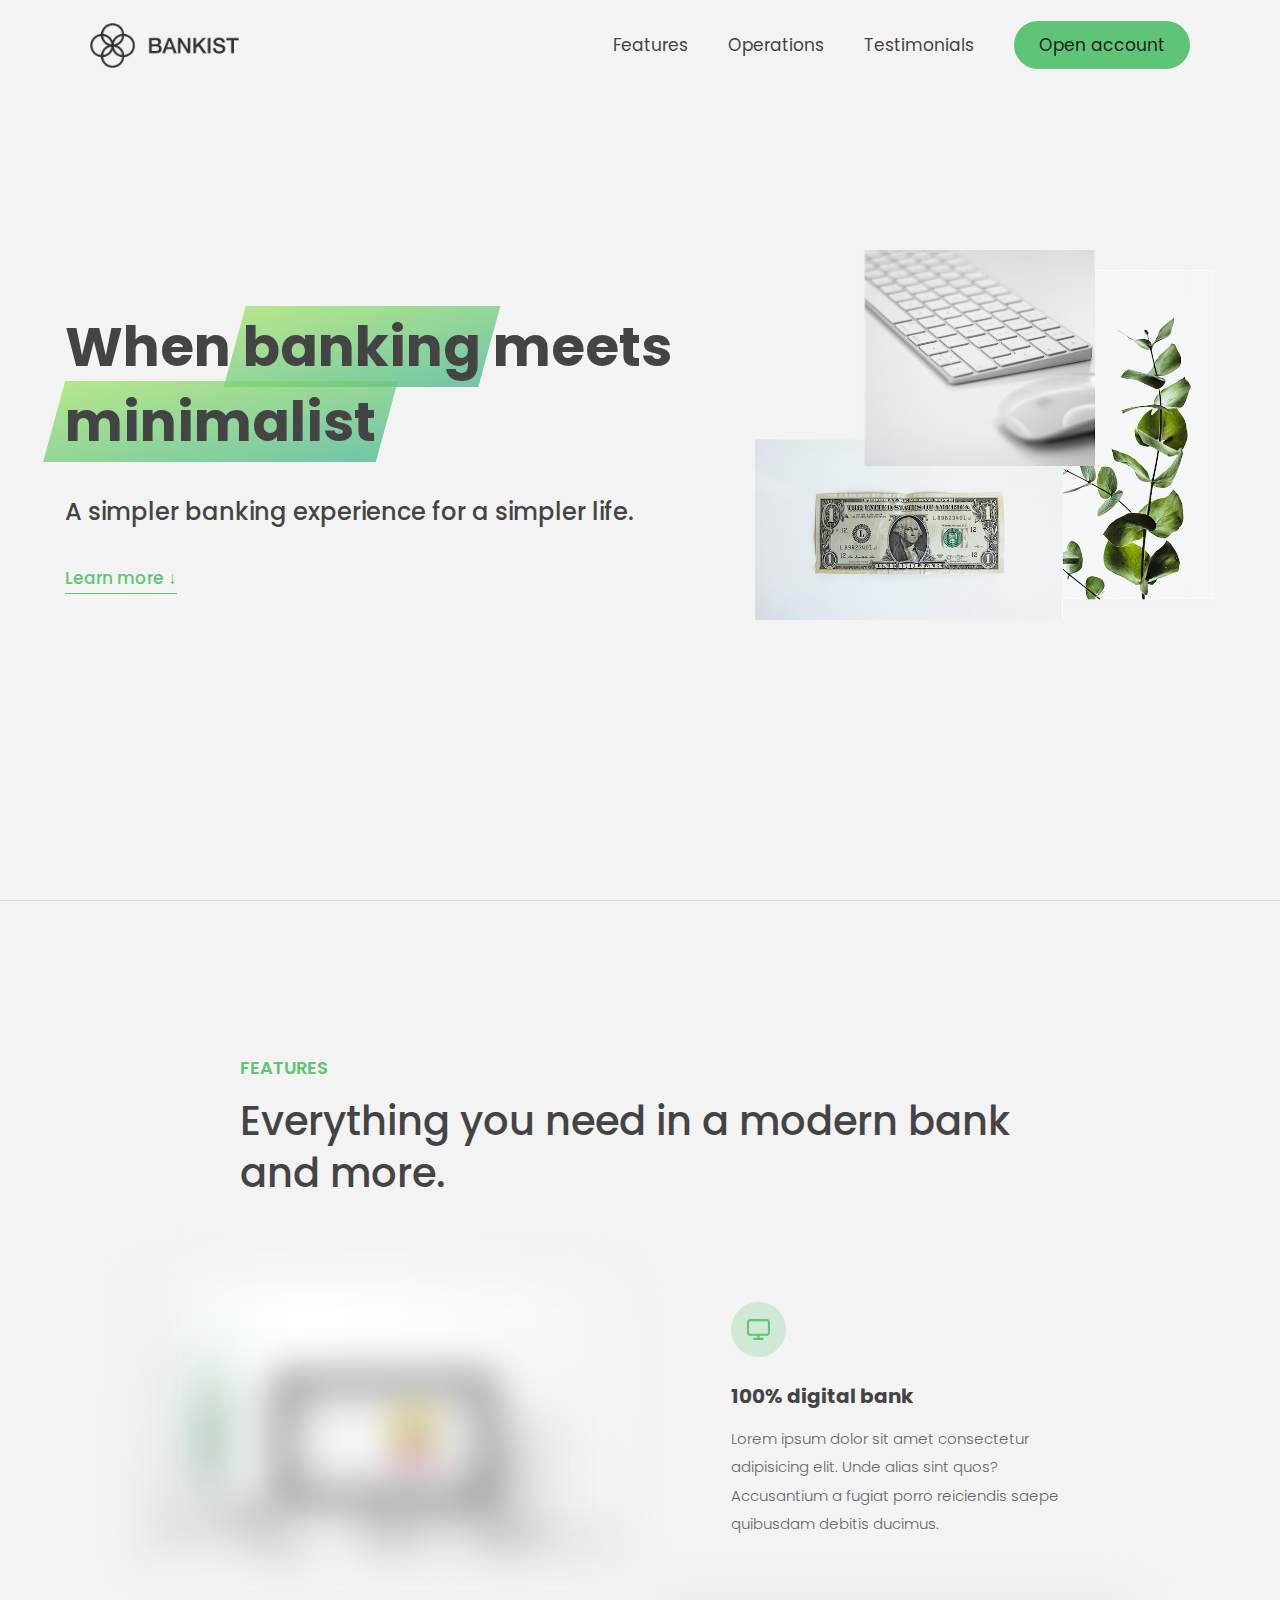
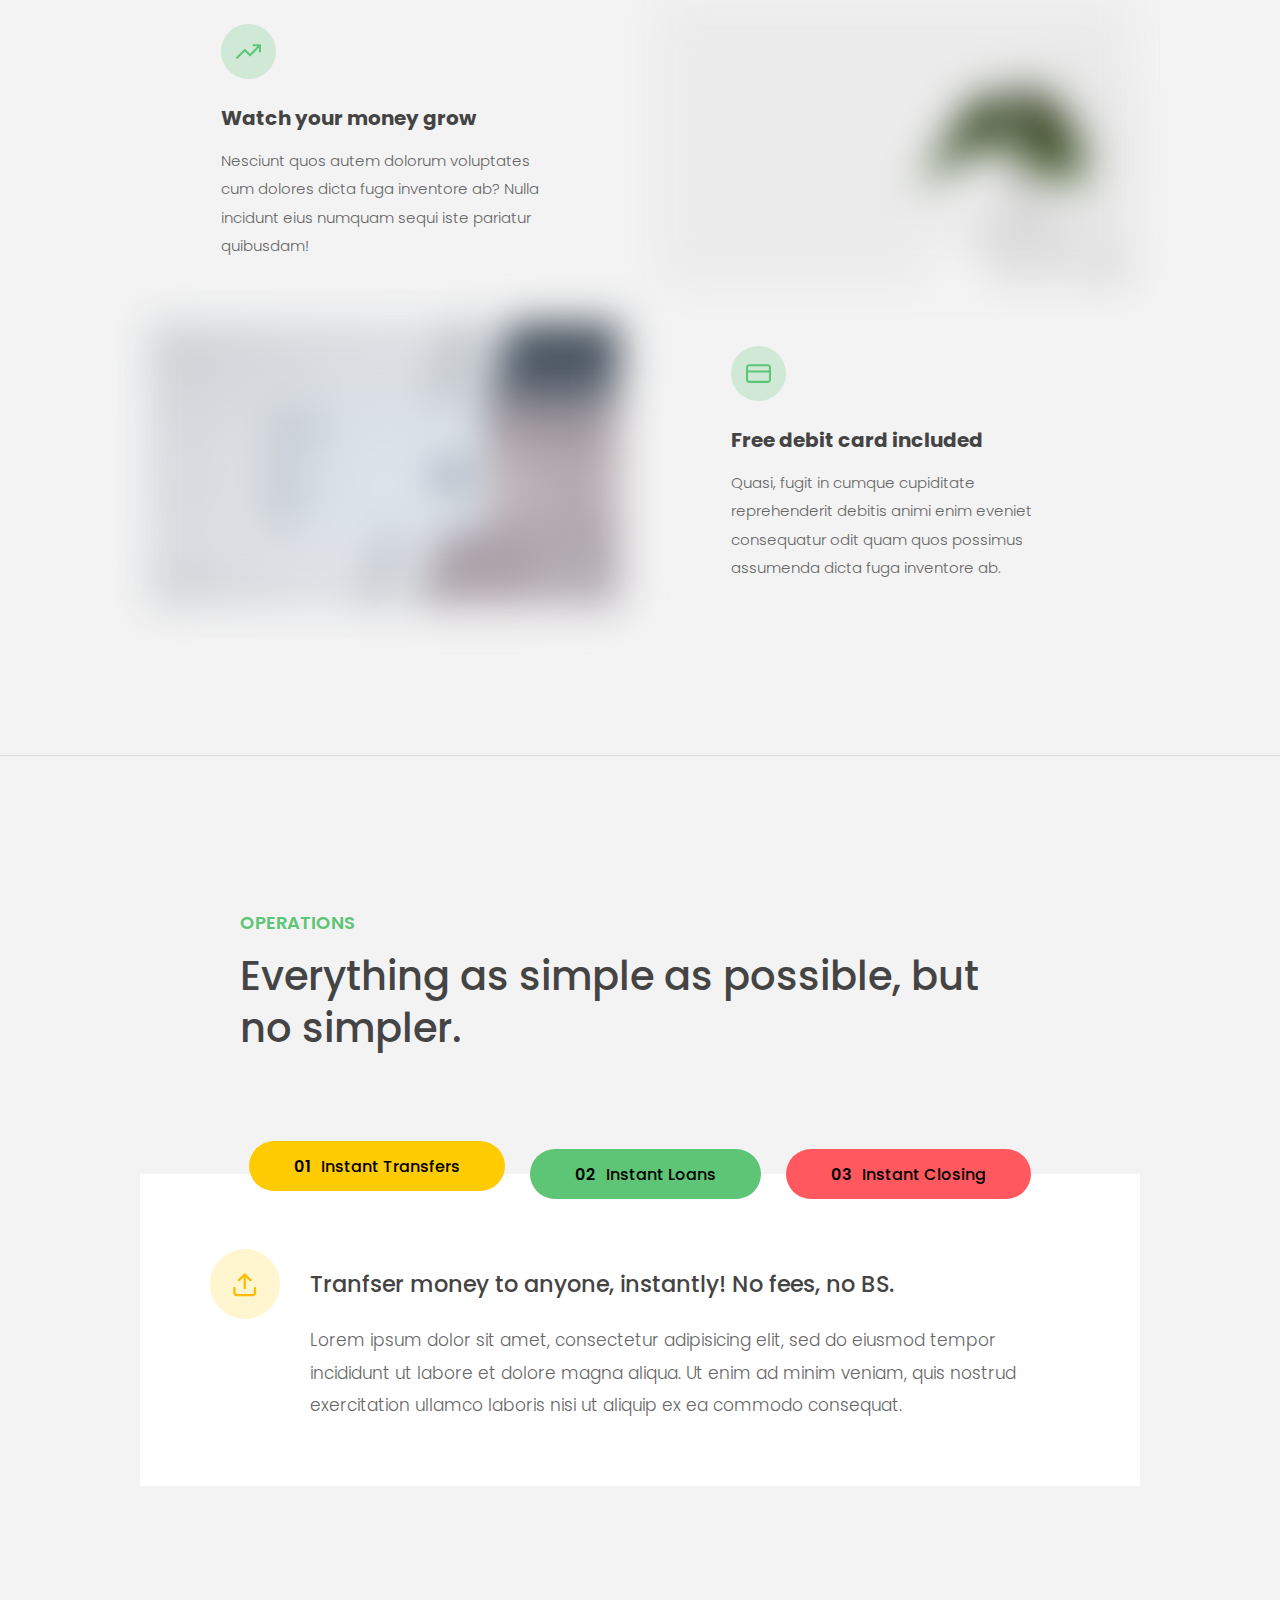
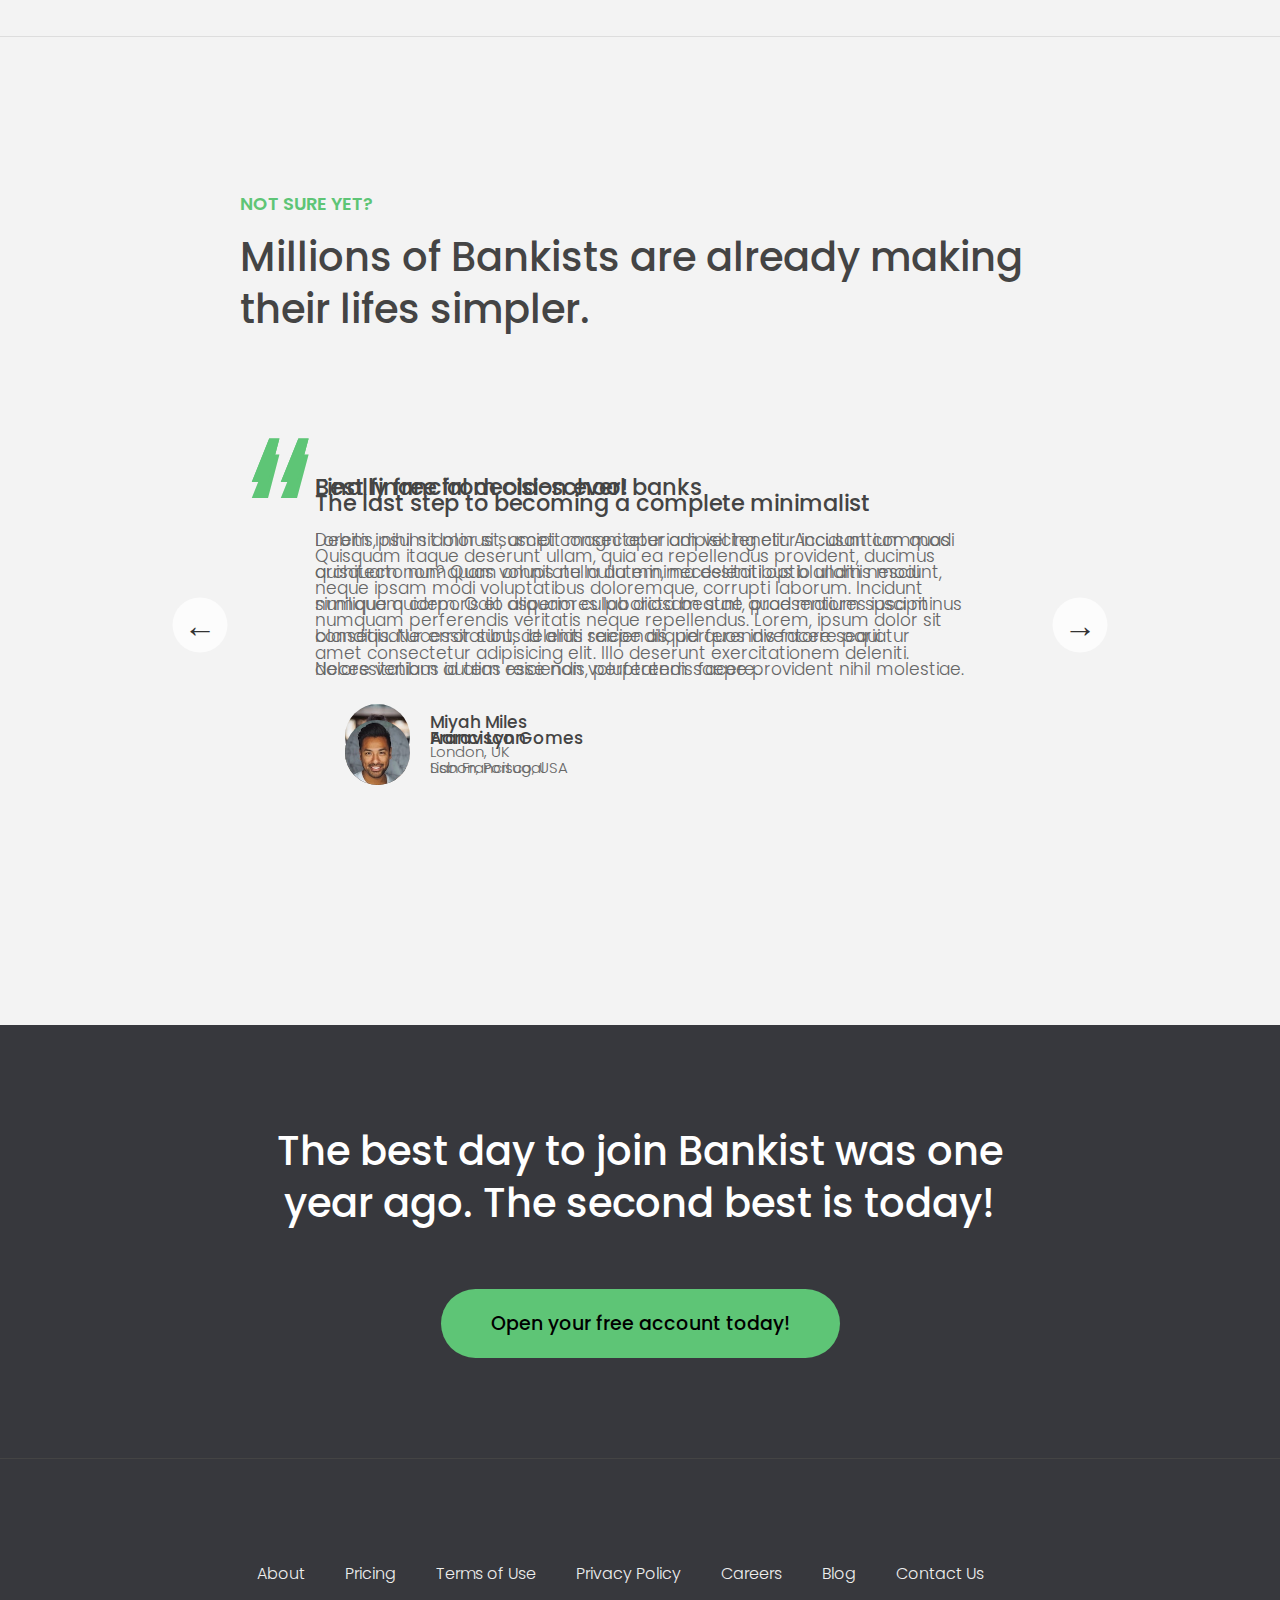
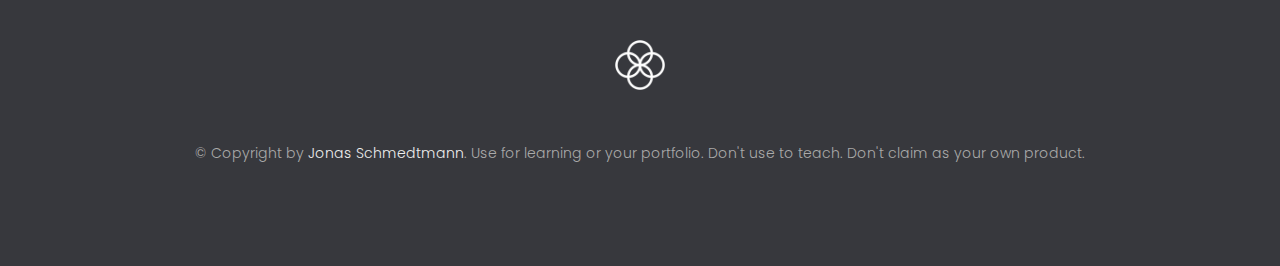
==== Bankist-Landing/index.html @ a6ea9f53 "Bankist-Landing initial commit" ====
<!DOCTYPE html>
<html lang="en">
  <head>
    <meta charset="UTF-8" />
    <meta name="viewport" content="width=device-width, initial-scale=1.0" />
    <meta http-equiv="X-UA-Compatible" content="ie=edge" />
    <title>Bankist | When Banking meets Minimalist</title>
    <link rel="shortcut icon" type="image/png" href="img/favicon.png" />
    <link rel="stylesheet" href="style.css" />
  </head>
  <body>
    <header class="header">
      <nav class="nav">
        <img
          src="img/logo.png"
          alt="Bankist logo"
          class="nav__logo"
          id="logo"
        />
        <ul class="nav__links">
          <li class="nav__item">
            <a class="nav__link" href="#section--1">Features</a>
          </li>
          <li class="nav__item">
            <a class="nav__link" href="#section--2">Operations</a>
          </li>
          <li class="nav__item">
            <a class="nav__link" href="#section--3">Testimonials</a>
          </li>
          <li class="nav__item">
            <a class="nav__link nav__link--btn btn--show-modal" href="#"
              >Open account</a
            >
          </li>
        </ul>
      </nav>

      <div class="header__title">
        <h1>
          When
          <!-- Green highlight effect -->
          <span class="highlight">banking</span>
          meets<br />
          <span class="highlight">minimalist</span>
        </h1>
        <h4>A simpler banking experience for a simpler life.</h4>
        <button class="btn--text btn--scroll-to">Learn more &DownArrow;</button>
        <img
          src="img/hero.png"
          class="header__img"
          alt="Minimalist bank items"
        />
      </div>
    </header>

    <section class="section" id="section--1">
      <div class="section__title">
        <h2 class="section__description">Features</h2>
        <h3 class="section__header">
          Everything you need in a modern bank and more.
        </h3>
      </div>

      <div class="features">
        <img
          src="img/digital-lazy.jpg"
          data-src="img/digital.jpg"
          alt="Computer"
          class="features__img lazy-img"
        />
        <div class="features__feature">
          <div class="features__icon">
            <svg>
              <use xlink:href="img/icons.svg#icon-monitor"></use>
            </svg>
          </div>
          <h5 class="features__header">100% digital bank</h5>
          <p>
            Lorem ipsum dolor sit amet consectetur adipisicing elit. Unde alias
            sint quos? Accusantium a fugiat porro reiciendis saepe quibusdam
            debitis ducimus.
          </p>
        </div>

        <div class="features__feature">
          <div class="features__icon">
            <svg>
              <use xlink:href="img/icons.svg#icon-trending-up"></use>
            </svg>
          </div>
          <h5 class="features__header">Watch your money grow</h5>
          <p>
            Nesciunt quos autem dolorum voluptates cum dolores dicta fuga
            inventore ab? Nulla incidunt eius numquam sequi iste pariatur
            quibusdam!
          </p>
        </div>
        <img
          src="img/grow-lazy.jpg"
          data-src="img/grow.jpg"
          alt="Plant"
          class="features__img lazy-img"
        />

        <img
          src="img/card-lazy.jpg"
          data-src="img/card.jpg"
          alt="Credit card"
          class="features__img lazy-img"
        />
        <div class="features__feature">
          <div class="features__icon">
            <svg>
              <use xlink:href="img/icons.svg#icon-credit-card"></use>
            </svg>
          </div>
          <h5 class="features__header">Free debit card included</h5>
          <p>
            Quasi, fugit in cumque cupiditate reprehenderit debitis animi enim
            eveniet consequatur odit quam quos possimus assumenda dicta fuga
            inventore ab.
          </p>
        </div>
      </div>
    </section>

    <section class="section" id="section--2">
      <div class="section__title">
        <h2 class="section__description">Operations</h2>
        <h3 class="section__header">
          Everything as simple as possible, but no simpler.
        </h3>
      </div>

      <div class="operations">
        <div class="operations__tab-container">
          <button
            class="btn operations__tab operations__tab--1 operations__tab--active"
            data-tab="1"
          >
            <span>01</span>Instant Transfers
          </button>
          <button class="btn operations__tab operations__tab--2" data-tab="2">
            <span>02</span>Instant Loans
          </button>
          <button class="btn operations__tab operations__tab--3" data-tab="3">
            <span>03</span>Instant Closing
          </button>
        </div>
        <div
          class="operations__content operations__content--1 operations__content--active"
        >
          <div class="operations__icon operations__icon--1">
            <svg>
              <use xlink:href="img/icons.svg#icon-upload"></use>
            </svg>
          </div>
          <h5 class="operations__header">
            Tranfser money to anyone, instantly! No fees, no BS.
          </h5>
          <p>
            Lorem ipsum dolor sit amet, consectetur adipisicing elit, sed do
            eiusmod tempor incididunt ut labore et dolore magna aliqua. Ut enim
            ad minim veniam, quis nostrud exercitation ullamco laboris nisi ut
            aliquip ex ea commodo consequat.
          </p>
        </div>

        <div class="operations__content operations__content--2">
          <div class="operations__icon operations__icon--2">
            <svg>
              <use xlink:href="img/icons.svg#icon-home"></use>
            </svg>
          </div>
          <h5 class="operations__header">
            Buy a home or make your dreams come true, with instant loans.
          </h5>
          <p>
            Duis aute irure dolor in reprehenderit in voluptate velit esse
            cillum dolore eu fugiat nulla pariatur. Excepteur sint occaecat
            cupidatat non proident, sunt in culpa qui officia deserunt mollit
            anim id est laborum.
          </p>
        </div>
        <div class="operations__content operations__content--3">
          <div class="operations__icon operations__icon--3">
            <svg>
              <use xlink:href="img/icons.svg#icon-user-x"></use>
            </svg>
          </div>
          <h5 class="operations__header">
            No longer need your account? No problem! Close it instantly.
          </h5>
          <p>
            Excepteur sint occaecat cupidatat non proident, sunt in culpa qui
            officia deserunt mollit anim id est laborum. Ut enim ad minim
            veniam, quis nostrud exercitation ullamco laboris nisi ut aliquip ex
            ea commodo consequat.
          </p>
        </div>
      </div>
    </section>

    <section class="section" id="section--3">
      <div class="section__title section__title--testimonials">
        <h2 class="section__description">Not sure yet?</h2>
        <h3 class="section__header">
          Millions of Bankists are already making their lifes simpler.
        </h3>
      </div>

      <div class="slider">
        <div class="slide slide--1">
          <div class="testimonial">
            <h5 class="testimonial__header">Best financial decision ever!</h5>
            <blockquote class="testimonial__text">
              Lorem ipsum dolor sit, amet consectetur adipisicing elit.
              Accusantium quas quisquam non? Quas voluptate nulla minima
              deleniti optio ullam nesciunt, numquam corporis et asperiores
              laboriosam sunt, praesentium suscipit blanditiis. Necessitatibus
              id alias reiciendis, perferendis facere pariatur dolore veniam
              autem esse non voluptatem saepe provident nihil molestiae.
            </blockquote>
            <address class="testimonial__author">
              <img src="img/user-1.jpg" alt="" class="testimonial__photo" />
              <h6 class="testimonial__name">Aarav Lynn</h6>
              <p class="testimonial__location">San Francisco, USA</p>
            </address>
          </div>
        </div>

        <div class="slide slide--2">
          <div class="testimonial">
            <h5 class="testimonial__header">
              The last step to becoming a complete minimalist
            </h5>
            <blockquote class="testimonial__text">
              Quisquam itaque deserunt ullam, quia ea repellendus provident,
              ducimus neque ipsam modi voluptatibus doloremque, corrupti
              laborum. Incidunt numquam perferendis veritatis neque repellendus.
              Lorem, ipsum dolor sit amet consectetur adipisicing elit. Illo
              deserunt exercitationem deleniti.
            </blockquote>
            <address class="testimonial__author">
              <img src="img/user-2.jpg" alt="" class="testimonial__photo" />
              <h6 class="testimonial__name">Miyah Miles</h6>
              <p class="testimonial__location">London, UK</p>
            </address>
          </div>
        </div>

        <div class="slide slide--3">
          <div class="testimonial">
            <h5 class="testimonial__header">
              Finally free from old-school banks
            </h5>
            <blockquote class="testimonial__text">
              Debitis, nihil sit minus suscipit magni aperiam vel tenetur
              incidunt commodi architecto numquam omnis nulla autem,
              necessitatibus blanditiis modi similique quidem. Odio aliquam
              culpa dicta beatae quod maiores ipsa minus consequatur error sunt,
              deleniti saepe aliquid quos inventore sequi. Necessitatibus id
              alias reiciendis, perferendis facere.
            </blockquote>
            <address class="testimonial__author">
              <img src="img/user-3.jpg" alt="" class="testimonial__photo" />
              <h6 class="testimonial__name">Francisco Gomes</h6>
              <p class="testimonial__location">Lisbon, Portugal</p>
            </address>
          </div>
        </div>

        <!-- <div class="slide"><img src="img/img-1.jpg" alt="Photo 1" /></div>
        <div class="slide"><img src="img/img-2.jpg" alt="Photo 2" /></div>
        <div class="slide"><img src="img/img-3.jpg" alt="Photo 3" /></div>
        <div class="slide"><img src="img/img-4.jpg" alt="Photo 4" /></div> -->
        <button class="slider__btn slider__btn--left">&larr;</button>
        <button class="slider__btn slider__btn--right">&rarr;</button>
        <div class="dots"></div>
      </div>
    </section>

    <section class="section section--sign-up">
      <div class="section__title">
        <h3 class="section__header">
          The best day to join Bankist was one year ago. The second best is
          today!
        </h3>
      </div>
      <button class="btn btn--show-modal">Open your free account today!</button>
    </section>

    <footer class="footer">
      <ul class="footer__nav">
        <li class="footer__item">
          <a class="footer__link" href="#">About</a>
        </li>
        <li class="footer__item">
          <a class="footer__link" href="#">Pricing</a>
        </li>
        <li class="footer__item">
          <a class="footer__link" href="#">Terms of Use</a>
        </li>
        <li class="footer__item">
          <a class="footer__link" href="#">Privacy Policy</a>
        </li>
        <li class="footer__item">
          <a class="footer__link" href="#">Careers</a>
        </li>
        <li class="footer__item">
          <a class="footer__link" href="#">Blog</a>
        </li>
        <li class="footer__item">
          <a class="footer__link" href="#">Contact Us</a>
        </li>
      </ul>
      <img src="img/icon.png" alt="Logo" class="footer__logo" />
      <p class="footer__copyright">
        &copy; Copyright by
        <a
          class="footer__link twitter-link"
          target="_blank"
          href="https://twitter.com/jonasschmedtman"
          >Jonas Schmedtmann</a
        >. Use for learning or your portfolio. Don't use to teach. Don't claim
        as your own product.
      </p>
    </footer>

    <div class="modal hidden">
      <button class="btn--close-modal">&times;</button>
      <h2 class="modal__header">
        Open your bank account <br />
        in just <span class="highlight">5 minutes</span>
      </h2>
      <form class="modal__form">
        <label>First Name</label>
        <input type="text" />
        <label>Last Name</label>
        <input type="text" />
        <label>Email Address</label>
        <input type="email" />
        <button class="btn">Next step &rarr;</button>
      </form>
    </div>
    <div class="overlay hidden"></div>

    <script src="script.js"></script>
  </body>
</html>
---- Bankist-Landing/style.css ----
@import url('https://fonts.googleapis.com/css?family=Poppins:300,400,500,600&display=swap');

:root {
  --color-primary: #5ec576;
  --color-secondary: #ffcb03;
  --color-tertiary: #ff585f;
  --color-primary-darker: #4bbb7d;
  --color-secondary-darker: #ffbb00;
  --color-tertiary-darker: #fd424b;
  --color-primary-opacity: #5ec5763a;
  --color-secondary-opacity: #ffcd0331;
  --color-tertiary-opacity: #ff58602d;
  --gradient-primary: linear-gradient(to top left, #39b385, #9be15d);
  --gradient-secondary: linear-gradient(to top left, #ffb003, #ffcb03);
}

* {
  margin: 0;
  padding: 0;
  box-sizing: inherit;
}

html {
  font-size: 62.5%;
  box-sizing: border-box;
}

body {
  font-family: 'Poppins', sans-serif;
  font-weight: 300;
  color: #444;
  line-height: 1.9;
  background-color: #f3f3f3;
}

/* GENERAL ELEMENTS */
.section {
  padding: 15rem 3rem;
  border-top: 1px solid #ddd;

  transition: transform 1s, opacity 1s;
}

.section--hidden {
  opacity: 0;
  transform: translateY(8rem);
}

.section__title {
  max-width: 80rem;
  margin: 0 auto 8rem auto;
}

.section__description {
  font-size: 1.8rem;
  font-weight: 600;
  text-transform: uppercase;
  color: var(--color-primary);
  margin-bottom: 1rem;
}

.section__header {
  font-size: 4rem;
  line-height: 1.3;
  font-weight: 500;
}

.btn {
  display: inline-block;
  background-color: var(--color-primary);
  font-size: 1.6rem;
  font-family: inherit;
  font-weight: 500;
  border: none;
  padding: 1.25rem 4.5rem;
  border-radius: 10rem;
  cursor: pointer;
  transition: all 0.3s;
}

.btn:hover {
  background-color: var(--color-primary-darker);
}

.btn--text {
  display: inline-block;
  background: none;
  font-size: 1.7rem;
  font-family: inherit;
  font-weight: 500;
  color: var(--color-primary);
  border: none;
  border-bottom: 1px solid currentColor;
  padding-bottom: 2px;
  cursor: pointer;
  transition: all 0.3s;
}

p {
  color: #666;
}

/* This is BAD for accessibility! Don't do in the real world! */
button:focus {
  outline: none;
}

img {
  transition: filter 0.5s;
}

.lazy-img {
  filter: blur(20px);
}

/* NAVIGATION */
.nav {
  display: flex;
  justify-content: space-between;
  align-items: center;
  height: 9rem;
  width: 100%;
  padding: 0 6rem;
  z-index: 100;
}

/* nav and stickly class at the same time */
.nav.sticky {
  position: fixed;
  background-color: rgba(255, 255, 255, 0.95);
}

.nav__logo {
  height: 4.5rem;
  transition: all 0.3s;
}

.nav__links {
  display: flex;
  align-items: center;
  list-style: none;
}

.nav__item {
  margin-left: 4rem;
}

.nav__link:link,
.nav__link:visited {
  font-size: 1.7rem;
  font-weight: 400;
  color: inherit;
  text-decoration: none;
  display: block;
  transition: all 0.3s;
}

.nav__link--btn:link,
.nav__link--btn:visited {
  padding: 0.8rem 2.5rem;
  border-radius: 3rem;
  background-color: var(--color-primary);
  color: #222;
}

.nav__link--btn:hover,
.nav__link--btn:active {
  color: inherit;
  background-color: var(--color-primary-darker);
  color: #333;
}

/* HEADER */
.header {
  padding: 0 3rem;
  height: 100vh;
  display: flex;
  flex-direction: column;
  align-items: center;
}

.header__title {
  flex: 1;

  max-width: 115rem;
  display: grid;
  grid-template-columns: 3fr 2fr;
  row-gap: 3rem;
  align-content: center;
  justify-content: center;

  align-items: start;
  justify-items: start;
}

h1 {
  font-size: 5.5rem;
  line-height: 1.35;
}

h4 {
  font-size: 2.4rem;
  font-weight: 500;
}

.header__img {
  width: 100%;
  grid-column: 2 / 3;
  grid-row: 1 / span 4;
  transform: translateY(-6rem);
}

.highlight {
  position: relative;
}

.highlight::after {
  display: block;
  content: '';
  position: absolute;
  bottom: 0;
  left: 0;
  height: 100%;
  width: 100%;
  z-index: -1;
  opacity: 0.7;
  transform: scale(1.07, 1.05) skewX(-15deg);
  background-image: var(--gradient-primary);
}

/* FEATURES */
.features {
  display: grid;
  grid-template-columns: 1fr 1fr;
  gap: 4rem;
  margin: 0 12rem;
}

.features__img {
  width: 100%;
}

.features__feature {
  align-self: center;
  justify-self: center;
  width: 70%;
  font-size: 1.5rem;
}

.features__icon {
  display: flex;
  align-items: center;
  justify-content: center;
  background-color: var(--color-primary-opacity);
  height: 5.5rem;
  width: 5.5rem;
  border-radius: 50%;
  margin-bottom: 2rem;
}

.features__icon svg {
  height: 2.5rem;
  width: 2.5rem;
  fill: var(--color-primary);
}

.features__header {
  font-size: 2rem;
  margin-bottom: 1rem;
}

/* OPERATIONS */
.operations {
  max-width: 100rem;
  margin: 12rem auto 0 auto;

  background-color: #fff;
}

.operations__tab-container {
  display: flex;
  justify-content: center;
}

.operations__tab {
  margin-right: 2.5rem;
  transform: translateY(-50%);
}

.operations__tab span {
  margin-right: 1rem;
  font-weight: 600;
  display: inline-block;
}

.operations__tab--1 {
  background-color: var(--color-secondary);
}

.operations__tab--1:hover {
  background-color: var(--color-secondary-darker);
}

.operations__tab--3 {
  background-color: var(--color-tertiary);
  margin: 0;
}

.operations__tab--3:hover {
  background-color: var(--color-tertiary-darker);
}

.operations__tab--active {
  transform: translateY(-66%);
}

.operations__content {
  display: none;

  /* JUST PRESENTATIONAL */
  font-size: 1.7rem;
  padding: 2.5rem 7rem 6.5rem 7rem;
}

.operations__content--active {
  display: grid;
  grid-template-columns: 7rem 1fr;
  column-gap: 3rem;
  row-gap: 0.5rem;
}

.operations__header {
  font-size: 2.25rem;
  font-weight: 500;
  align-self: center;
}

.operations__icon {
  display: flex;
  align-items: center;
  justify-content: center;
  height: 7rem;
  width: 7rem;
  border-radius: 50%;
}

.operations__icon svg {
  height: 2.75rem;
  width: 2.75rem;
}

.operations__content p {
  grid-column: 2;
}

.operations__icon--1 {
  background-color: var(--color-secondary-opacity);
}
.operations__icon--2 {
  background-color: var(--color-primary-opacity);
}
.operations__icon--3 {
  background-color: var(--color-tertiary-opacity);
}
.operations__icon--1 svg {
  fill: var(--color-secondary-darker);
}
.operations__icon--2 svg {
  fill: var(--color-primary);
}
.operations__icon--3 svg {
  fill: var(--color-tertiary);
}

/* SLIDER */
.slider {
  max-width: 100rem;
  height: 50rem;
  margin: 0 auto;
  position: relative;

  /* IN THE END */
  overflow: hidden;
}

.slide {
  position: absolute;
  top: 0;
  width: 100%;
  height: 50rem;

  display: flex;
  align-items: center;
  justify-content: center;

  /* THIS creates the animation! */
  transition: transform 1s;
}

.slide > img {
  /* Only for images that have different size than slide */
  width: 100%;
  height: 100%;
  object-fit: cover;
}

.slider__btn {
  position: absolute;
  top: 50%;
  z-index: 10;

  border: none;
  background: rgba(255, 255, 255, 0.7);
  font-family: inherit;
  color: #333;
  border-radius: 50%;
  height: 5.5rem;
  width: 5.5rem;
  font-size: 3.25rem;
  cursor: pointer;
}

.slider__btn--left {
  left: 6%;
  transform: translate(-50%, -50%);
}

.slider__btn--right {
  right: 6%;
  transform: translate(50%, -50%);
}

.dots {
  position: absolute;
  bottom: 5%;
  left: 50%;
  transform: translateX(-50%);
  display: flex;
}

.dots__dot {
  border: none;
  background-color: #b9b9b9;
  opacity: 0.7;
  height: 1rem;
  width: 1rem;
  border-radius: 50%;
  margin-right: 1.75rem;
  cursor: pointer;
  transition: all 0.5s;

  /* Only necessary when overlying images */
  /* box-shadow: 0 0.6rem 1.5rem rgba(0, 0, 0, 0.7); */
}

.dots__dot:last-child {
  margin: 0;
}

.dots__dot--active {
  /* background-color: #fff; */
  background-color: #888;
  opacity: 1;
}

/* TESTIMONIALS */
.testimonial {
  width: 65%;
  position: relative;
}

.testimonial::before {
  content: '\201C';
  position: absolute;
  top: -5.7rem;
  left: -6.8rem;
  line-height: 1;
  font-size: 20rem;
  font-family: inherit;
  color: var(--color-primary);
  z-index: -1;
}

.testimonial__header {
  font-size: 2.25rem;
  font-weight: 500;
  margin-bottom: 1.5rem;
}

.testimonial__text {
  font-size: 1.7rem;
  margin-bottom: 3.5rem;
  color: #666;
}

.testimonial__author {
  margin-left: 3rem;
  font-style: normal;

  display: grid;
  grid-template-columns: 6.5rem 1fr;
  column-gap: 2rem;
}

.testimonial__photo {
  grid-row: 1 / span 2;
  width: 6.5rem;
  border-radius: 50%;
}

.testimonial__name {
  font-size: 1.7rem;
  font-weight: 500;
  align-self: end;
  margin: 0;
}

.testimonial__location {
  font-size: 1.5rem;
}

.section__title--testimonials {
  margin-bottom: 4rem;
}

/* SIGNUP */
.section--sign-up {
  background-color: #37383d;
  border-top: none;
  border-bottom: 1px solid #444;
  text-align: center;
  padding: 10rem 3rem;
}

.section--sign-up .section__header {
  color: #fff;
  text-align: center;
}

.section--sign-up .section__title {
  margin-bottom: 6rem;
}

.section--sign-up .btn {
  font-size: 1.9rem;
  padding: 2rem 5rem;
}

/* FOOTER */
.footer {
  padding: 10rem 3rem;
  background-color: #37383d;
}

.footer__nav {
  list-style: none;
  display: flex;
  justify-content: center;
  margin-bottom: 5rem;
}

.footer__item {
  margin-right: 4rem;
}

.footer__link {
  font-size: 1.6rem;
  color: #eee;
  text-decoration: none;
}

.footer__logo {
  height: 5rem;
  display: block;
  margin: 0 auto;
  margin-bottom: 5rem;
}

.footer__copyright {
  font-size: 1.4rem;
  color: #aaa;
  text-align: center;
}

.footer__copyright .footer__link {
  font-size: 1.4rem;
}

/* MODAL WINDOW */
.modal {
  position: fixed;
  top: 50%;
  left: 50%;
  transform: translate(-50%, -50%);
  max-width: 60rem;
  background-color: #f3f3f3;
  padding: 5rem 6rem;
  box-shadow: 0 4rem 6rem rgba(0, 0, 0, 0.3);
  z-index: 1000;
  transition: all 0.5s;
}

.overlay {
  position: fixed;
  top: 0;
  left: 0;
  width: 100%;
  height: 100%;
  background-color: rgba(0, 0, 0, 0.5);
  backdrop-filter: blur(4px);
  z-index: 100;
  transition: all 0.5s;
}

.modal__header {
  font-size: 3.25rem;
  margin-bottom: 4.5rem;
  line-height: 1.5;
}

.modal__form {
  margin: 0 3rem;
  display: grid;
  grid-template-columns: 1fr 2fr;
  align-items: center;
  gap: 2.5rem;
}

.modal__form label {
  font-size: 1.7rem;
  font-weight: 500;
}

.modal__form input {
  font-size: 1.7rem;
  padding: 1rem 1.5rem;
  border: 1px solid #ddd;
  border-radius: 0.5rem;
}

.modal__form button {
  grid-column: 1 / span 2;
  justify-self: center;
  margin-top: 1rem;
}

.btn--close-modal {
  font-family: inherit;
  color: inherit;
  position: absolute;
  top: 0.5rem;
  right: 2rem;
  font-size: 4rem;
  cursor: pointer;
  border: none;
  background: none;
}

.hidden {
  visibility: hidden;
  opacity: 0;
}

/* COOKIE MESSAGE */
.cookie-message {
  display: flex;
  align-items: center;
  justify-content: space-evenly;
  width: 100%;
  background-color: white;
  color: #bbb;
  font-size: 1.5rem;
  font-weight: 400;
}
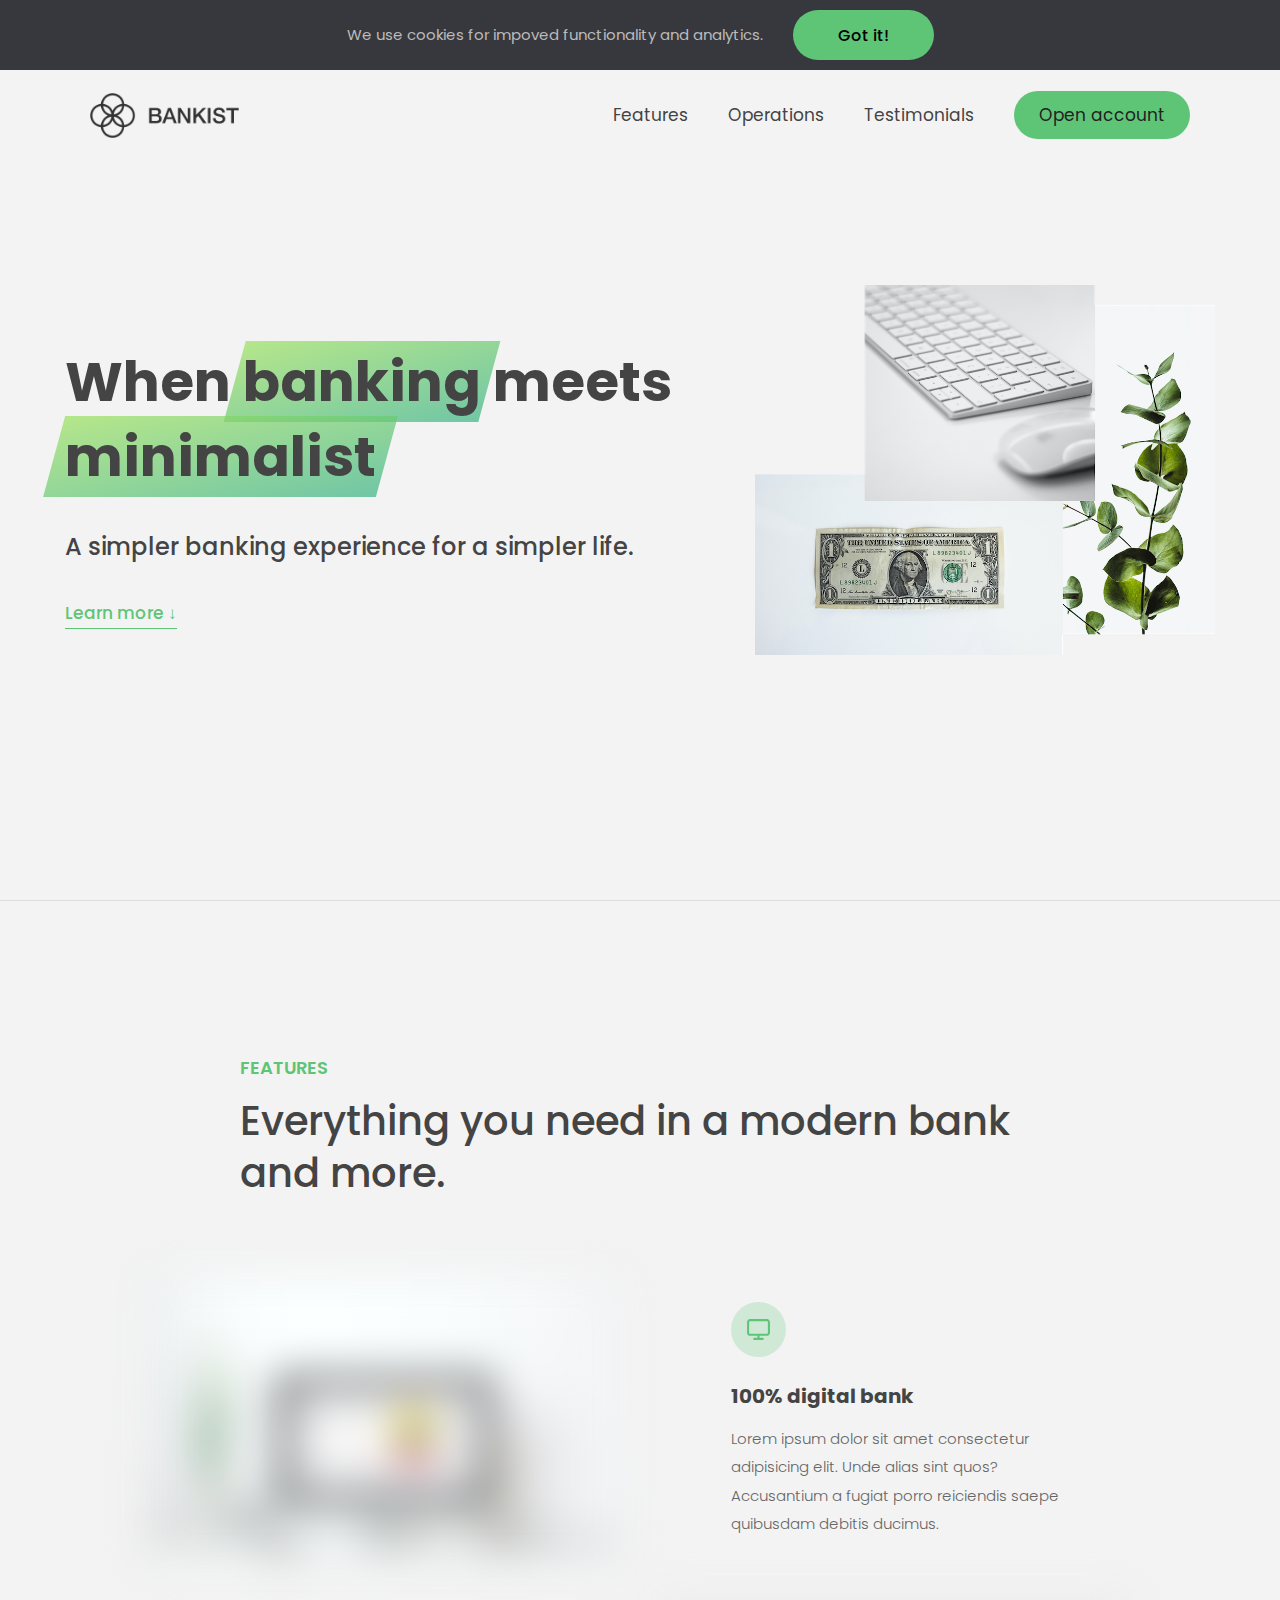
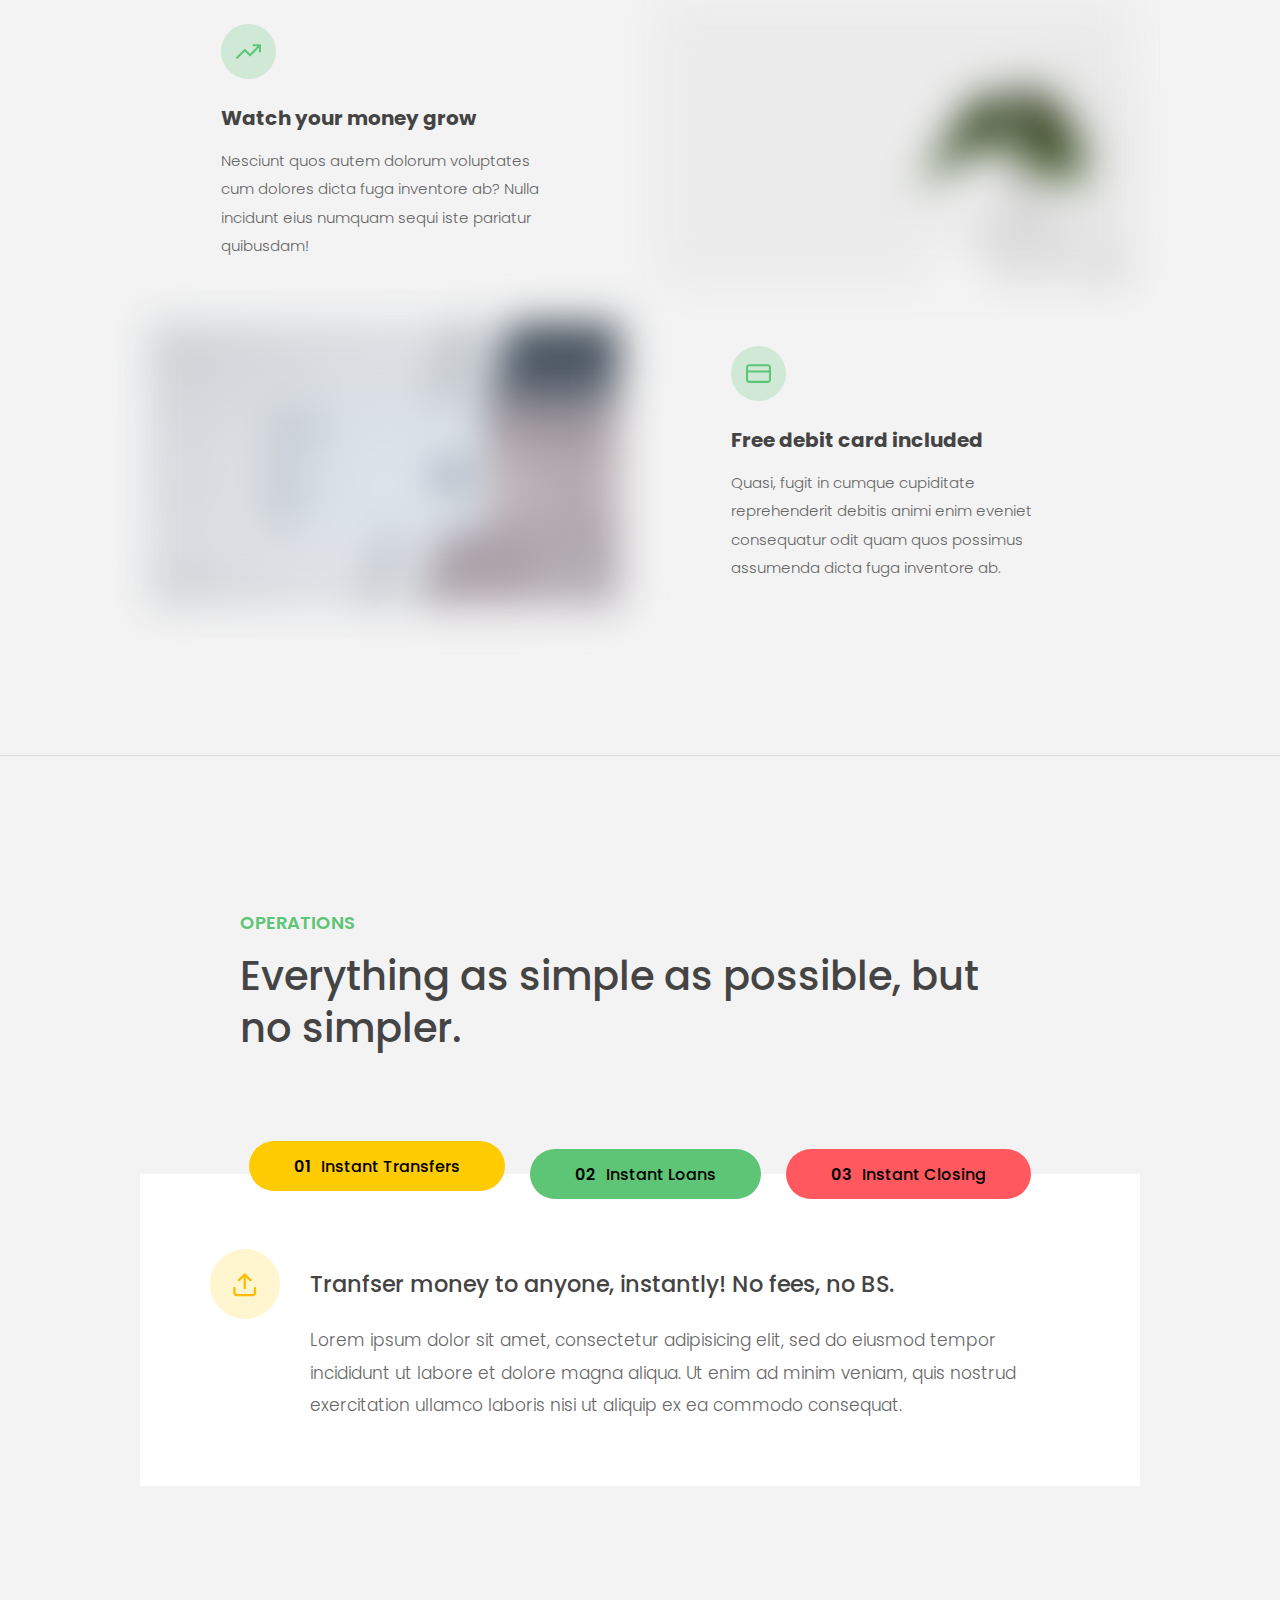
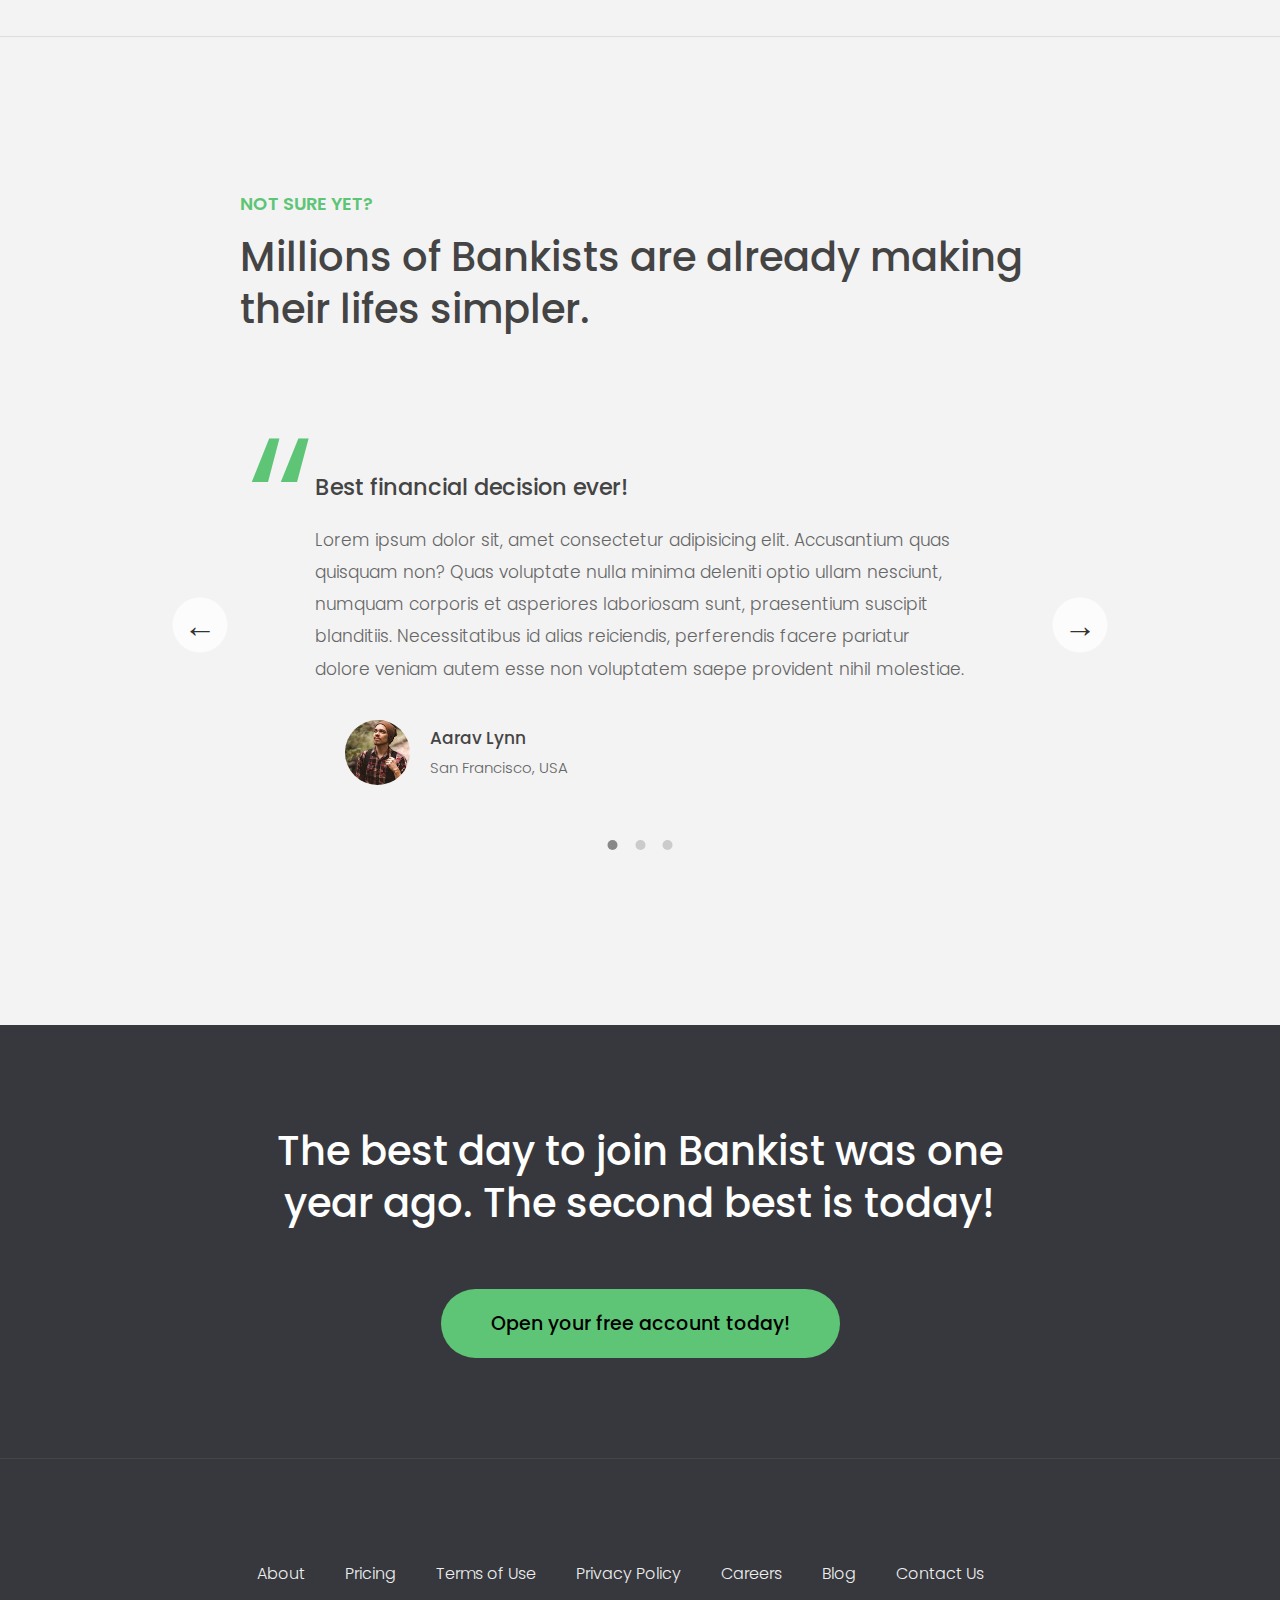
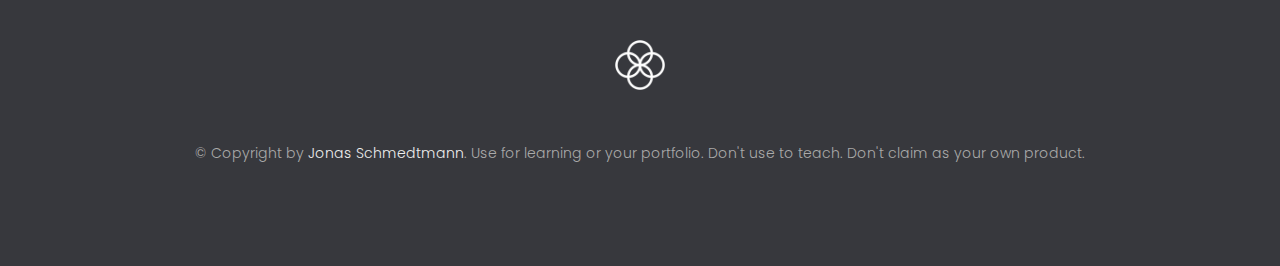
==== commit 0e9c034f: "Bankist Landing Slider" ====
--- a/Bankist-Landing/index.html
+++ b/Bankist-Landing/index.html
@@ -269,11 +269,6 @@
             </address>
           </div>
         </div>
-
-        <!-- <div class="slide"><img src="img/img-1.jpg" alt="Photo 1" /></div>
-        <div class="slide"><img src="img/img-2.jpg" alt="Photo 2" /></div>
-        <div class="slide"><img src="img/img-3.jpg" alt="Photo 3" /></div>
-        <div class="slide"><img src="img/img-4.jpg" alt="Photo 4" /></div> -->
         <button class="slider__btn slider__btn--left">&larr;</button>
         <button class="slider__btn slider__btn--right">&rarr;</button>
         <div class="dots"></div>
--- a/Bankist-Landing/style.css
+++ b/Bankist-Landing/style.css
@@ -458,7 +458,6 @@
 }
 
 .dots__dot--active {
-  /* background-color: #fff; */
   background-color: #888;
   opacity: 1;
 }
@@ -663,10 +662,12 @@
 
 /* COOKIE MESSAGE */
 .cookie-message {
-  display: flex;
-  align-items: center;
-  justify-content: space-evenly;
-  width: 100%;
+  width: 100vw;
+  display: flex;
+  align-items: center;
+  justify-content: center;
+  gap: 3rem;
+  padding: 1rem;
   background-color: white;
   color: #bbb;
   font-size: 1.5rem;
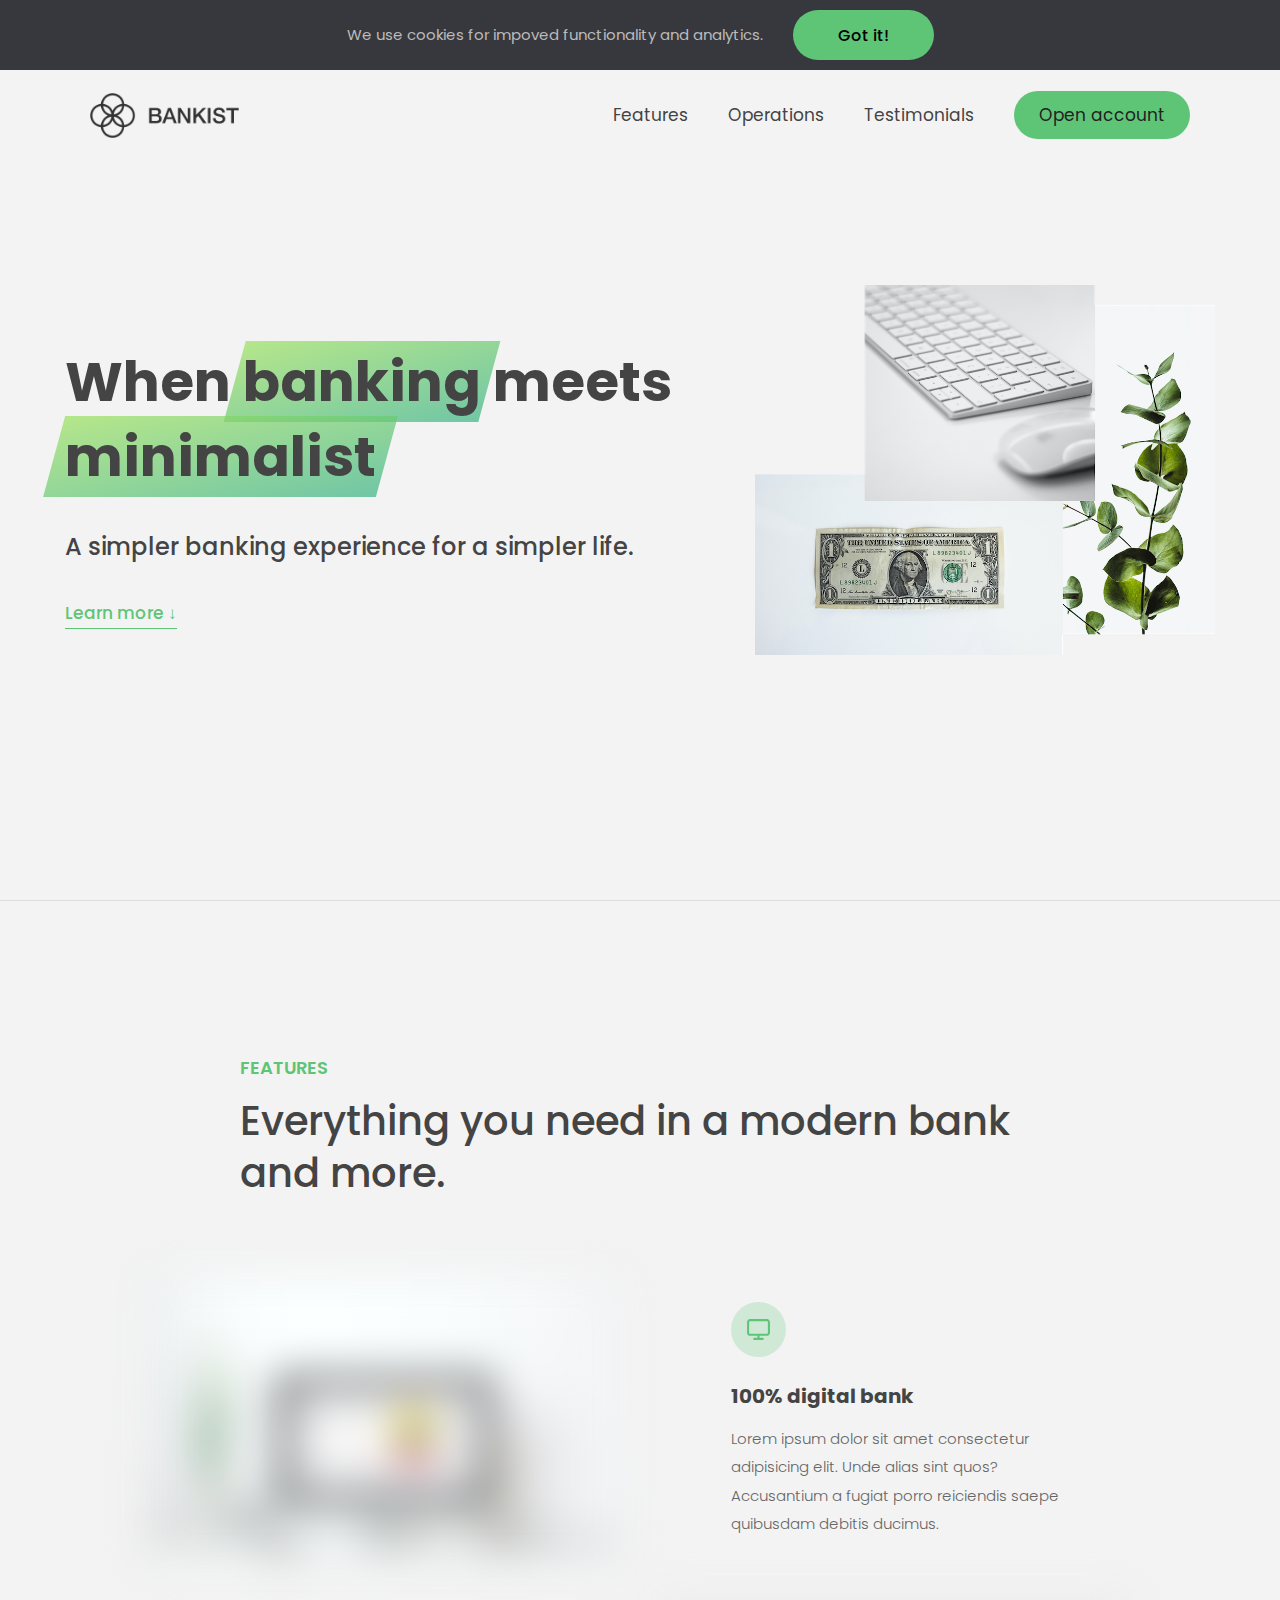
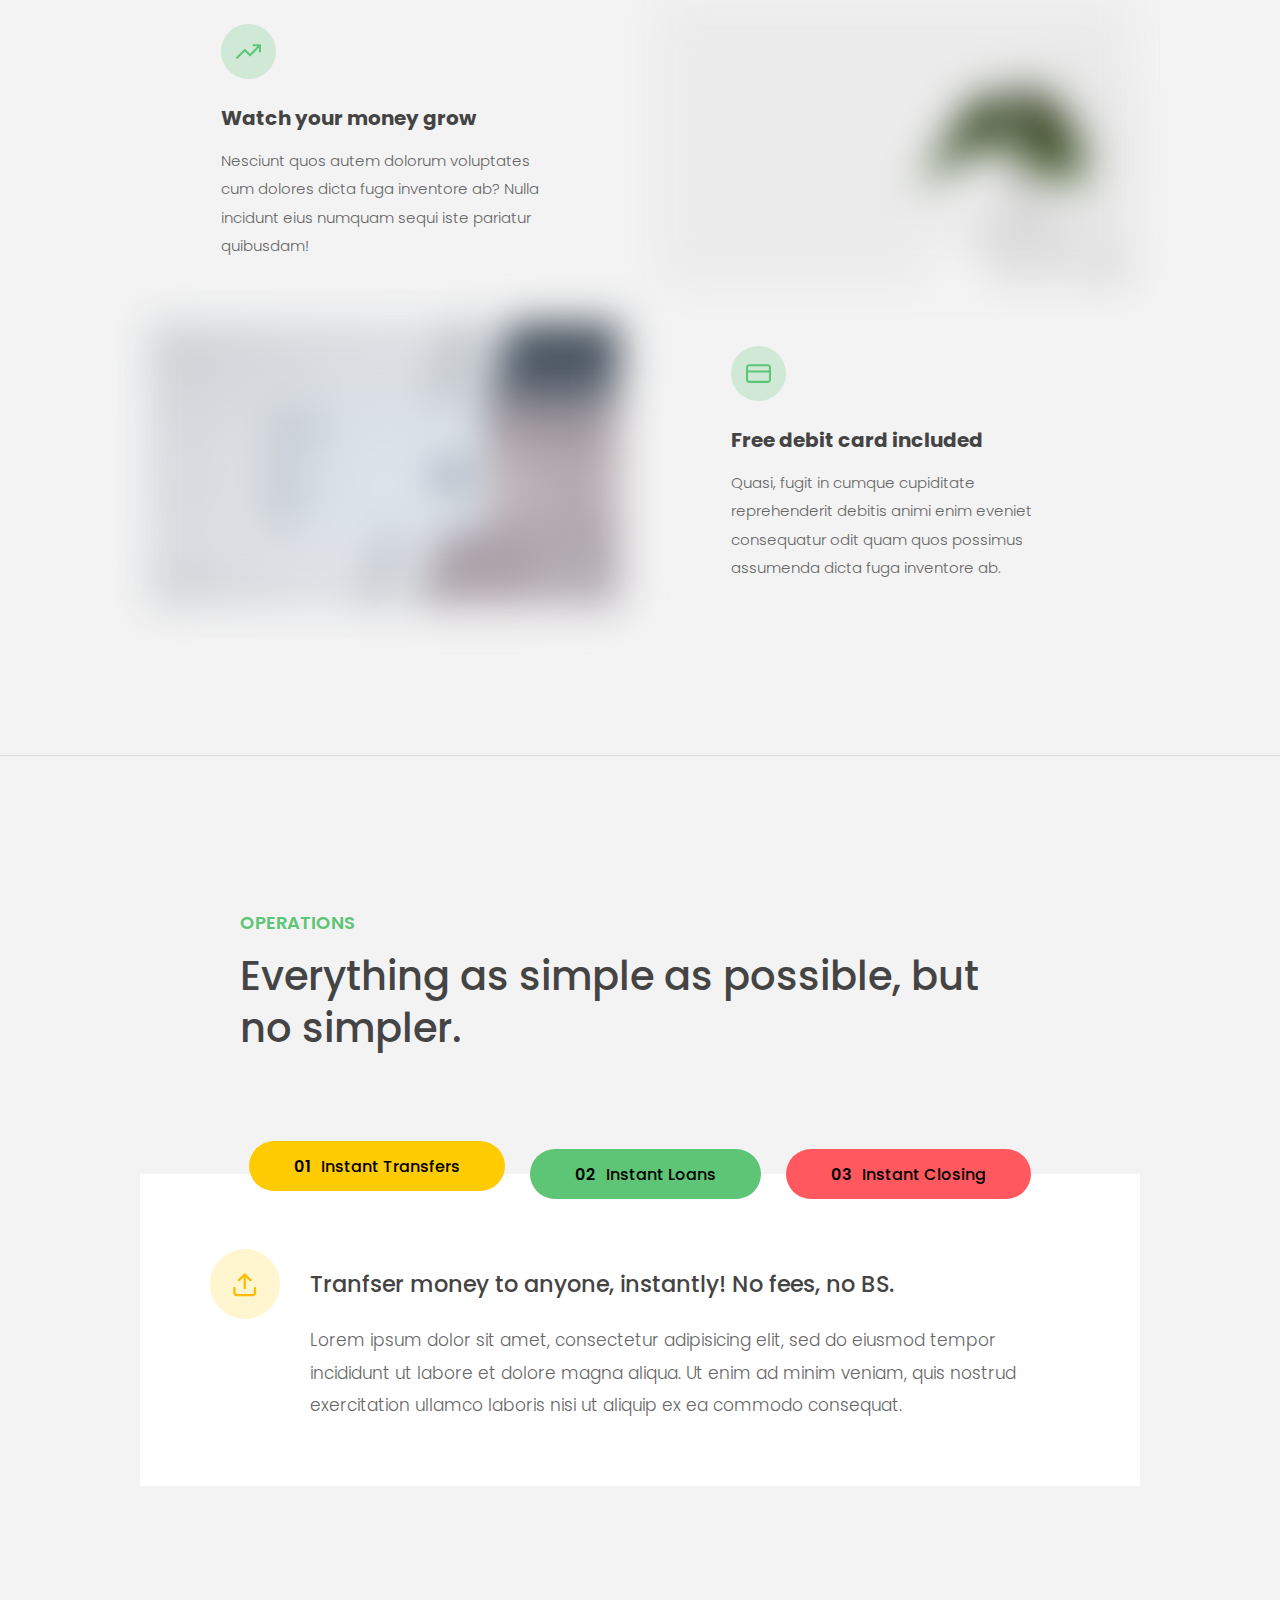
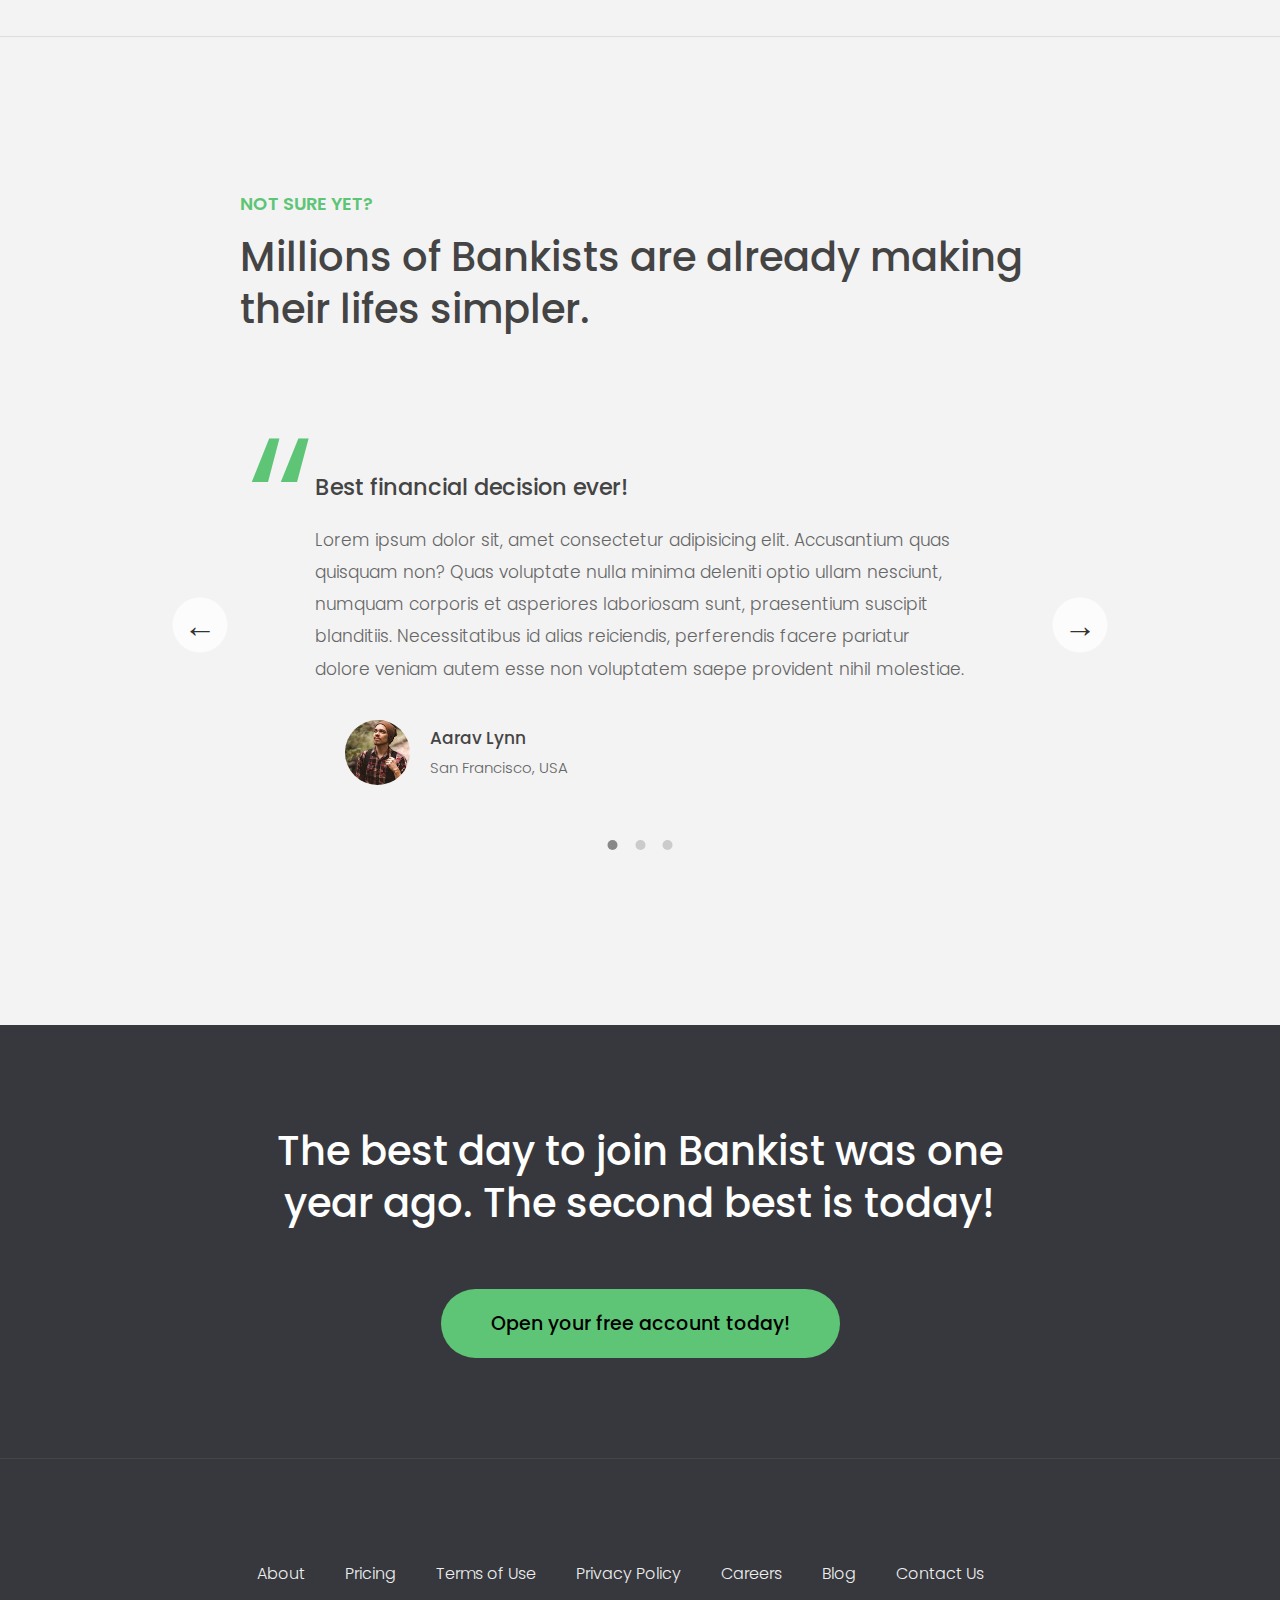
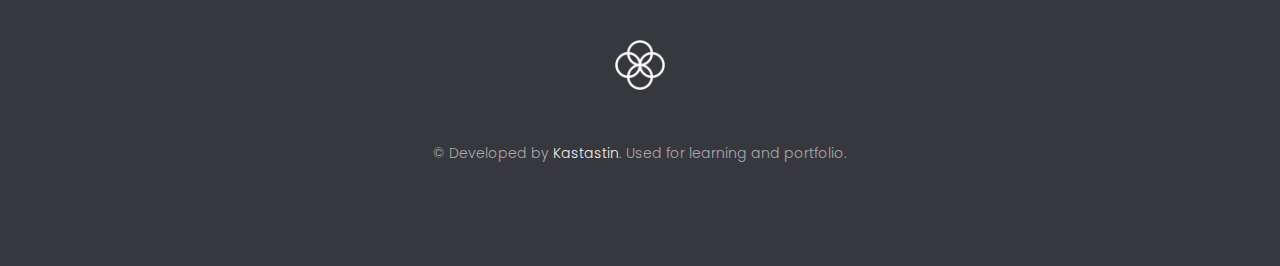
==== commit 67e6afdd: "Bankist Landing Finished functional (no adaptive)" ====
--- a/Bankist-Landing/index.html
+++ b/Bankist-Landing/index.html
@@ -7,6 +7,7 @@
     <title>Bankist | When Banking meets Minimalist</title>
     <link rel="shortcut icon" type="image/png" href="img/favicon.png" />
     <link rel="stylesheet" href="style.css" />
+    <script defer src="script.js"></script>
   </head>
   <body>
     <header class="header">
@@ -311,14 +312,13 @@
       </ul>
       <img src="img/icon.png" alt="Logo" class="footer__logo" />
       <p class="footer__copyright">
-        &copy; Copyright by
+        &copy; Developed by
         <a
           class="footer__link twitter-link"
           target="_blank"
-          href="https://twitter.com/jonasschmedtman"
-          >Jonas Schmedtmann</a
-        >. Use for learning or your portfolio. Don't use to teach. Don't claim
-        as your own product.
+          href="https://github.com/kastastin"
+          >Kastastin</a
+        >. Used for learning and portfolio.
       </p>
     </footer>
 
@@ -339,7 +339,5 @@
       </form>
     </div>
     <div class="overlay hidden"></div>
-
-    <script src="script.js"></script>
   </body>
 </html>
